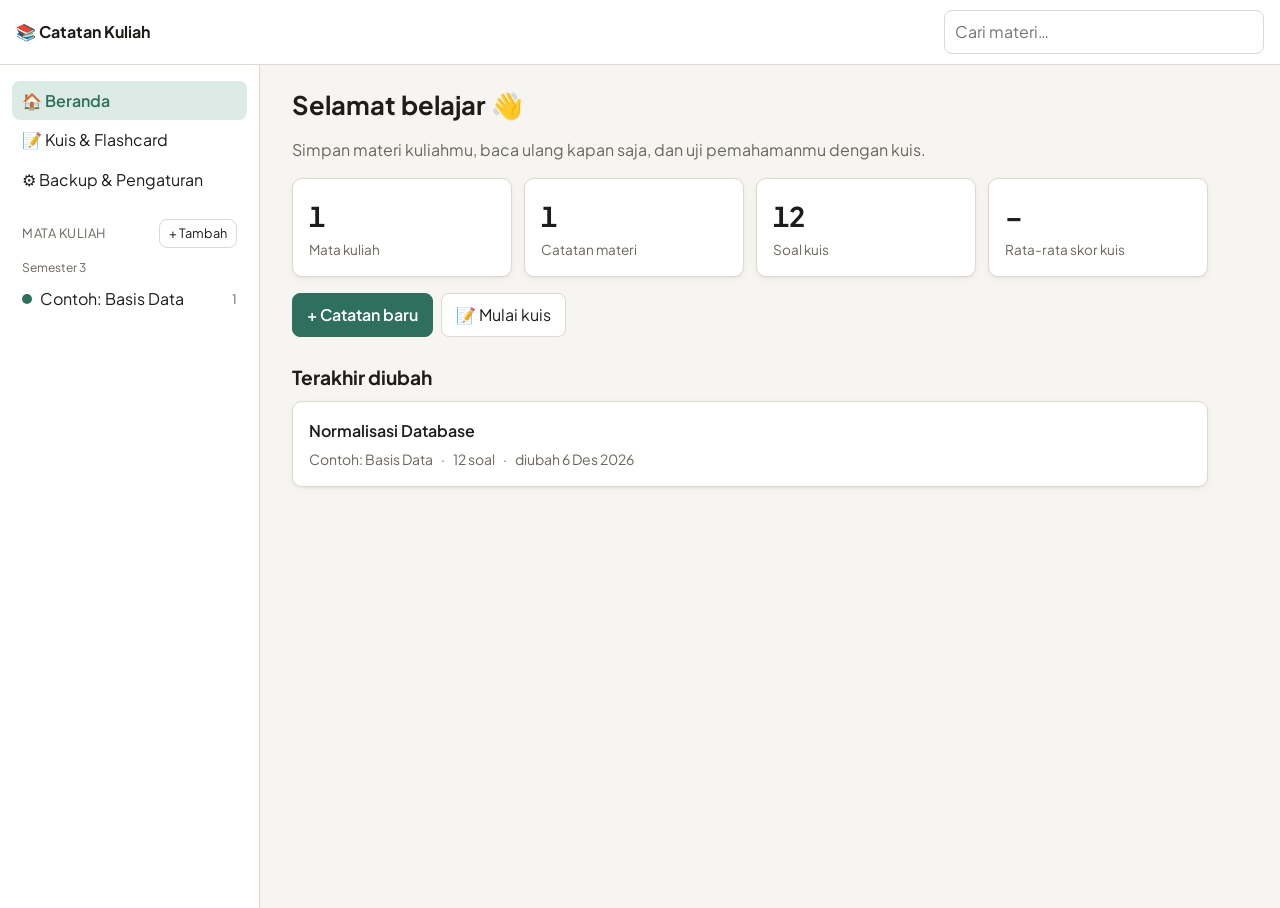
==== app.html @ 1bac27e3 "Tambah landing page dan siapkan GitHub Pages Aplikasi dipindah ke app.html, index.html kini landing " ====
<!doctype html>
<html lang="id">
<head>
  <meta charset="utf-8">
  <meta name="viewport" content="width=device-width, initial-scale=1">
  <title>Catatan Kuliah</title>
  <meta name="description" content="Simpan semua materi kuliah, pelajari ulang, dan ubah jadi kuis.">
  <link rel="icon" href="data:image/svg+xml,<svg xmlns='http://www.w3.org/2000/svg' viewBox='0 0 100 100'><text y='.9em' font-size='90'>📚</text></svg>">
  <link rel="preconnect" href="https://fonts.googleapis.com">
  <link rel="preconnect" href="https://fonts.gstatic.com" crossorigin>
  <link rel="stylesheet" href="https://fonts.googleapis.com/css2?family=Plus+Jakarta+Sans:wght@400;500;600;700;800&display=swap">
  <link rel="stylesheet" href="styles.css">
</head>
<body>
  <header class="topbar">
    <button class="icon-btn menu-btn" id="menuBtn" aria-label="Buka menu">☰</button>
    <a href="index.html" class="brand" title="Ke halaman depan">📚 Catatan Kuliah</a>
    <form class="search" id="searchForm" role="search">
      <input type="search" id="searchInput" placeholder="Cari materi…" aria-label="Cari materi">
    </form>
  </header>

  <div class="layout">
    <aside class="sidebar" id="sidebar">
      <nav>
        <a href="#/" data-nav="home">🏠 Beranda</a>
        <a href="#/kuis" data-nav="kuis">📝 Kuis &amp; Flashcard</a>
        <a href="#/pengaturan" data-nav="pengaturan">⚙️ Backup &amp; Pengaturan</a>
      </nav>
      <div class="side-head">
        <span>Mata Kuliah</span>
        <button class="btn small" id="addCourseBtn">+ Tambah</button>
      </div>
      <div id="courseList"></div>
    </aside>
    <main id="app" tabindex="-1"></main>
  </div>

  <div class="toast" id="toast" role="status" aria-live="polite"></div>
  <script src="app.js"></script>
</body>
</html>
---- styles.css ----
:root {
  --bg: #f6f5f1;
  --surface: #ffffff;
  --surface-2: #efede7;
  --text: #1f1d1a;
  --muted: #6b665d;
  --border: #dedad1;
  --accent: #2f6f5e;
  --accent-soft: #dcebe5;
  --accent-text: #ffffff;
  --good: #2e7d4f;
  --good-soft: #def2e5;
  --bad: #b23b3b;
  --bad-soft: #f8e1e1;
  --warn-soft: #fbf0d4;
  --mark: #fde68a;
  --radius: 10px;
  --shadow: 0 1px 2px rgba(0,0,0,.05), 0 2px 8px rgba(0,0,0,.04);
  color-scheme: light;
}
@media (prefers-color-scheme: dark) {
  :root:not([data-theme="light"]) {
    --bg: #161614;
    --surface: #1f1f1c;
    --surface-2: #2a2a26;
    --text: #ece9e2;
    --muted: #a19c91;
    --border: #3a3934;
    --accent: #6cc3a8;
    --accent-soft: #1f3a32;
    --accent-text: #0d1c17;
    --good: #6fcf97;
    --good-soft: #1d3326;
    --bad: #f08a8a;
    --bad-soft: #3a2222;
    --warn-soft: #3a3220;
    --mark: #6b5a17;
    --shadow: none;
    color-scheme: dark;
  }
}
:root[data-theme="dark"] {
  --bg: #161614; --surface: #1f1f1c; --surface-2: #2a2a26; --text: #ece9e2; --muted: #a19c91;
  --border: #3a3934; --accent: #6cc3a8; --accent-soft: #1f3a32; --accent-text: #0d1c17;
  --good: #6fcf97; --good-soft: #1d3326; --bad: #f08a8a; --bad-soft: #3a2222; --warn-soft: #3a3220;
  --mark: #6b5a17; --shadow: none; color-scheme: dark;
}

* { box-sizing: border-box; }
html, body { margin: 0; }
body {
  background: var(--bg);
  color: var(--text);
  font: 16px/1.6 "Plus Jakarta Sans", system-ui, -apple-system, "Segoe UI", Roboto, sans-serif;
}
a { color: var(--accent); }
h1, h2, h3 { line-height: 1.25; }
h1 { font-size: 1.6rem; margin: 0 0 .25rem; }
h2 { font-size: 1.2rem; margin: 1.75rem 0 .75rem; }
.muted { color: var(--muted); }
.small-text { font-size: .875rem; }

/* Top bar */
.topbar {
  position: sticky; top: 0; z-index: 20;
  display: flex; align-items: center; gap: 12px;
  padding: 10px 16px;
  background: var(--surface);
  border-bottom: 1px solid var(--border);
}
.brand { font-weight: 700; text-decoration: none; color: var(--text); white-space: nowrap; }
.search { margin-left: auto; flex: 0 1 320px; min-width: 0; }
.search input { width: 100%; }
.icon-btn.menu-btn { display: none; }

/* Layout */
.layout { display: flex; min-height: calc(100vh - 57px); }
.sidebar {
  width: 260px; flex-shrink: 0;
  padding: 16px 12px;
  border-right: 1px solid var(--border);
  background: var(--surface);
}
.sidebar nav a, .course-link {
  display: flex; align-items: center; gap: 8px;
  padding: 7px 10px; border-radius: 8px;
  color: var(--text); text-decoration: none;
}
.sidebar nav a:hover, .course-link:hover { background: var(--surface-2); }
.sidebar a.active { background: var(--accent-soft); color: var(--accent); font-weight: 600; }
.side-head {
  display: flex; justify-content: space-between; align-items: center;
  margin: 20px 10px 6px; font-size: .8rem; text-transform: uppercase; letter-spacing: .04em; color: var(--muted);
}
.course-link .dot { width: 10px; height: 10px; border-radius: 50%; flex-shrink: 0; }
.course-link .count { margin-left: auto; font-size: .8rem; color: var(--muted); }
.semester-label { font-size: .75rem; color: var(--muted); margin: 10px 10px 2px; }

main { flex: 1; min-width: 0; padding: 24px 32px 64px; max-width: 980px; }
main:focus { outline: none; }

@media (max-width: 760px) {
  .icon-btn.menu-btn { display: inline-flex; }
  .sidebar {
    position: fixed; top: 57px; left: 0; bottom: 0; z-index: 15;
    transform: translateX(-100%); transition: transform .2s ease;
    overflow-y: auto; visibility: hidden;
  }
  .sidebar.open { transform: none; visibility: visible; box-shadow: 4px 0 16px rgba(0,0,0,.15); }
  main { padding: 20px 16px 64px; }
  .search { flex-basis: auto; }
  .brand { font-size: .95rem; }
}

/* Controls */
button, input, select, textarea { font: inherit; color: inherit; }
input[type="text"], input[type="search"], input[type="number"], select, textarea {
  background: var(--surface); border: 1px solid var(--border); border-radius: 8px;
  padding: 8px 10px; max-width: 100%;
}
input:focus, select:focus, textarea:focus, button:focus-visible {
  outline: 2px solid var(--accent); outline-offset: 1px;
}
textarea { width: 100%; resize: vertical; line-height: 1.5; }
.btn, .icon-btn {
  display: inline-flex; align-items: center; justify-content: center; gap: 6px;
  border: 1px solid var(--border); background: var(--surface); border-radius: 8px;
  padding: 8px 14px; cursor: pointer; text-decoration: none; color: var(--text);
}
.icon-btn { padding: 6px 10px; }
.btn:hover { background: var(--surface-2); }
.btn.primary { background: var(--accent); border-color: var(--accent); color: var(--accent-text); font-weight: 600; }
.btn.primary:hover { filter: brightness(1.07); }
.btn.danger { color: var(--bad); }
.btn.small { padding: 3px 9px; font-size: .8rem; }
.btn[disabled] { opacity: .5; cursor: not-allowed; }
.row { display: flex; gap: 8px; flex-wrap: wrap; align-items: center; }
.spread { display: flex; justify-content: space-between; align-items: flex-start; gap: 12px; flex-wrap: wrap; }
label.field { display: block; margin-bottom: 14px; }
label.field > span { display: block; font-weight: 600; font-size: .9rem; margin-bottom: 4px; }

/* Cards */
.card {
  background: var(--surface); border: 1px solid var(--border); border-radius: var(--radius);
  padding: 16px; box-shadow: var(--shadow);
}
.grid { display: grid; gap: 12px; grid-template-columns: repeat(auto-fill, minmax(200px, 1fr)); }
.stats { display: grid; gap: 12px; grid-template-columns: repeat(auto-fit, minmax(140px, 1fr)); margin: 16px 0; }
.stat .num { font-size: 1.7rem; font-weight: 700; font-variant-numeric: tabular-nums; }
.stat .lbl { color: var(--muted); font-size: .85rem; }
.list { display: flex; flex-direction: column; gap: 8px; }
.note-item { display: block; text-decoration: none; color: var(--text); }
.note-item:hover { border-color: var(--accent); }
.note-item .title { font-weight: 600; }
.pill {
  display: inline-block; padding: 1px 8px; border-radius: 99px; font-size: .75rem;
  background: var(--surface-2); color: var(--muted);
}
.pill.weak { background: var(--bad-soft); color: var(--bad); }
.empty { text-align: center; padding: 32px 16px; color: var(--muted); }

/* Note content */
.note-body { margin-top: 16px; }
.note-body h1 { font-size: 1.4rem; margin-top: 1.5rem; }
.note-body h2 { font-size: 1.2rem; }
.note-body h3 { font-size: 1.05rem; }
.note-body code { background: var(--surface-2); padding: 1px 5px; border-radius: 4px; font-size: .9em; }
.note-body pre { background: var(--surface-2); padding: 12px; border-radius: 8px; overflow-x: auto; }
.note-body pre code { background: none; padding: 0; }
.note-body blockquote { margin: 1rem 0; padding: 8px 14px; border-left: 3px solid var(--accent); background: var(--accent-soft); border-radius: 0 8px 8px 0; }
.note-body mark { background: var(--mark); color: inherit; padding: 0 2px; border-radius: 3px; }
.note-body strong { color: var(--accent); }
.note-body img { max-width: 100%; }
.def { display: grid; grid-template-columns: minmax(90px, 30%) 1fr; gap: 12px; padding: 8px 12px; border-bottom: 1px solid var(--border); }
.def:first-child { border-top: 1px solid var(--border); }
.def dt { font-weight: 700; }
.def dd { margin: 0; }
dl.defs { margin: 1rem 0; }
@media (max-width: 520px) { .def { grid-template-columns: 1fr; gap: 2px; } }

/* Editor */
.editor-grid { display: grid; gap: 16px; grid-template-columns: 1fr 1fr; }
@media (max-width: 900px) { .editor-grid { grid-template-columns: 1fr; } }
.preview { min-height: 200px; max-height: 60vh; overflow-y: auto; }
.help { background: var(--warn-soft); border-radius: 8px; padding: 10px 14px; font-size: .875rem; margin-bottom: 14px; }
.help code { background: var(--surface); padding: 0 4px; border-radius: 4px; }
.q-item { border: 1px solid var(--border); border-radius: 8px; padding: 10px 12px; margin-bottom: 8px; background: var(--surface); }
.q-item .meta { font-size: .8rem; color: var(--muted); }

/* Quiz */
.quiz-wrap { max-width: 680px; }
.progress { height: 6px; background: var(--surface-2); border-radius: 99px; overflow: hidden; margin: 8px 0 20px; }
.progress > div { height: 100%; background: var(--accent); transition: width .25s; }
.question { font-size: 1.15rem; font-weight: 600; margin: 8px 0 18px; }
.options { display: flex; flex-direction: column; gap: 8px; }
.option {
  text-align: left; padding: 12px 14px; border: 1px solid var(--border); border-radius: 8px;
  background: var(--surface); cursor: pointer; display: flex; gap: 10px;
}
.option:hover:not([disabled]) { border-color: var(--accent); }
.option .key { color: var(--muted); font-weight: 600; min-width: 1.2em; }
.option.correct { background: var(--good-soft); border-color: var(--good); }
.option.wrong { background: var(--bad-soft); border-color: var(--bad); }
.option[disabled] { cursor: default; }
.feedback { margin-top: 16px; padding: 12px 14px; border-radius: 8px; }
.feedback.ok { background: var(--good-soft); }
.feedback.no { background: var(--bad-soft); }
.flashcard {
  min-height: 220px; display: flex; flex-direction: column; justify-content: center; align-items: center;
  text-align: center; padding: 28px 20px;
}
.flashcard .answer { margin-top: 18px; padding-top: 18px; border-top: 1px dashed var(--border); width: 100%; font-size: 1.1rem; }
.score-big { font-size: 3rem; font-weight: 800; font-variant-numeric: tabular-nums; }
.choice-grid { display: grid; gap: 8px; grid-template-columns: repeat(auto-fit, minmax(180px, 1fr)); }
.choice { display: flex; gap: 8px; align-items: flex-start; padding: 10px 12px; border: 1px solid var(--border); border-radius: 8px; background: var(--surface); cursor: pointer; }
.choice:has(input:checked) { border-color: var(--accent); background: var(--accent-soft); }

table { border-collapse: collapse; width: 100%; font-size: .9rem; }
th, td { text-align: left; padding: 8px 6px; border-bottom: 1px solid var(--border); }
th { color: var(--muted); font-weight: 600; }
td.num { font-variant-numeric: tabular-nums; }
.table-scroll { overflow-x: auto; }

.toast {
  position: fixed; left: 50%; bottom: 24px; transform: translateX(-50%) translateY(20px);
  background: var(--text); color: var(--bg); padding: 10px 16px; border-radius: 8px;
  opacity: 0; pointer-events: none; transition: all .2s; max-width: calc(100% - 32px); z-index: 50;
}
.toast.show { opacity: 1; transform: translateX(-50%); }
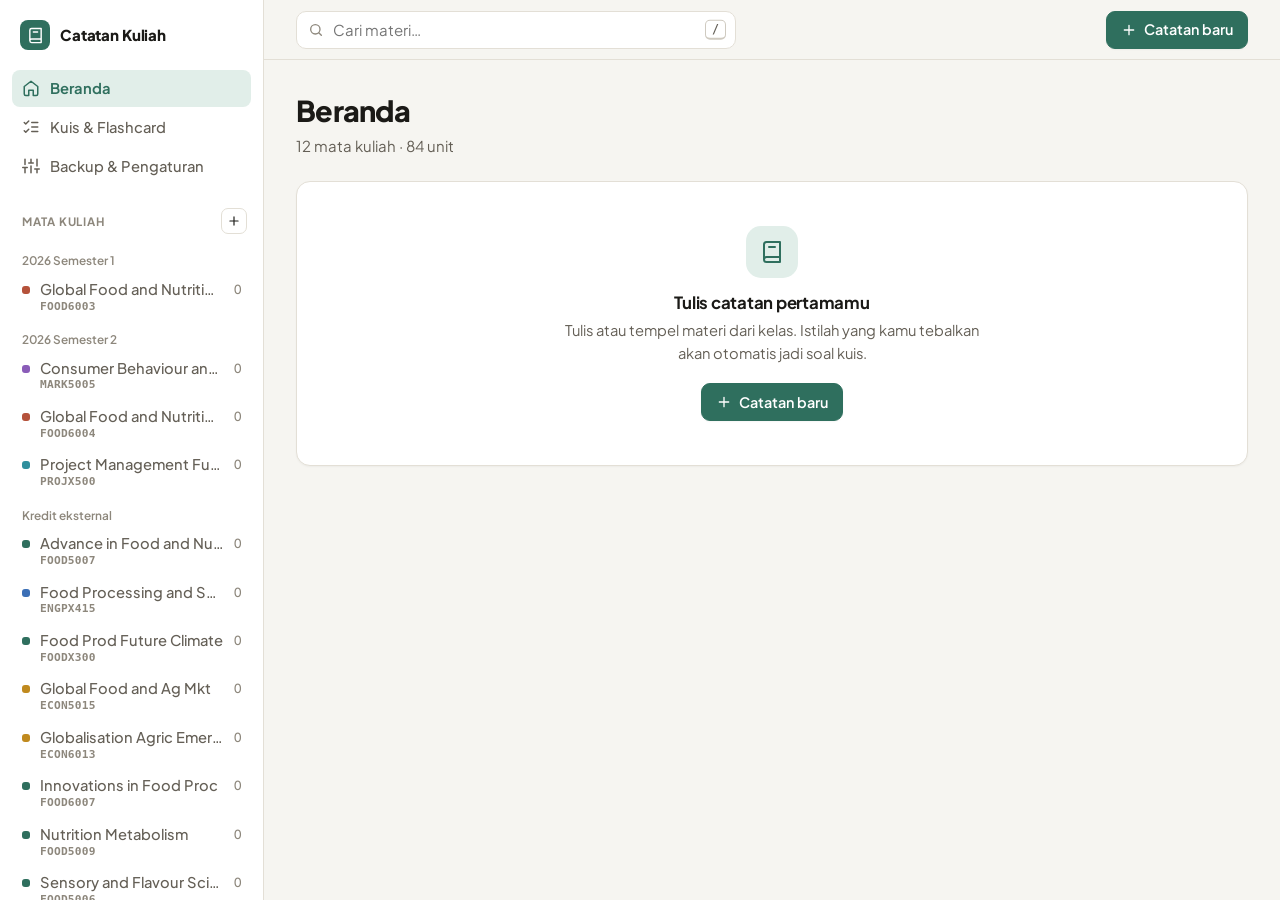
==== commit f4c3e7cc: "Tampilan aplikasi lebih profesional dan daftar mata kuliah 2026 - Ikon garis menggantikan emoji, sid" ====
--- a/app.html
+++ b/app.html
@@ -4,7 +4,9 @@
   <meta charset="utf-8">
   <meta name="viewport" content="width=device-width, initial-scale=1">
   <title>Catatan Kuliah</title>
+  <meta name="robots" content="noindex, nofollow">
   <meta name="description" content="Simpan semua materi kuliah, pelajari ulang, dan ubah jadi kuis.">
+  <meta name="theme-color" content="#2f6f5e">
   <link rel="icon" href="data:image/svg+xml,<svg xmlns='http://www.w3.org/2000/svg' viewBox='0 0 100 100'><text y='.9em' font-size='90'>📚</text></svg>">
   <link rel="preconnect" href="https://fonts.googleapis.com">
   <link rel="preconnect" href="https://fonts.gstatic.com" crossorigin>
@@ -12,31 +14,77 @@
   <link rel="stylesheet" href="styles.css">
 </head>
 <body>
-  <header class="topbar">
-    <button class="icon-btn menu-btn" id="menuBtn" aria-label="Buka menu">☰</button>
-    <a href="index.html" class="brand" title="Ke halaman depan">📚 Catatan Kuliah</a>
-    <form class="search" id="searchForm" role="search">
-      <input type="search" id="searchInput" placeholder="Cari materi…" aria-label="Cari materi">
-    </form>
-  </header>
+  <svg width="0" height="0" style="position:absolute" aria-hidden="true">
+    <defs>
+      <symbol id="i-book" viewBox="0 0 24 24"><path d="M4 19.5v-15A2.5 2.5 0 0 1 6.5 2H20v20H6.5a2.5 2.5 0 0 1 0-5H20"/><path d="M9 7h6"/></symbol>
+      <symbol id="i-home" viewBox="0 0 24 24"><path d="m3 10 9-7 9 7v10a2 2 0 0 1-2 2h-4v-7H9v7H5a2 2 0 0 1-2-2z"/></symbol>
+      <symbol id="i-quiz" viewBox="0 0 24 24"><path d="m3 6 2 2 4-4"/><path d="m3 17 2 2 4-4"/><path d="M13 6h8"/><path d="M13 12h8"/><path d="M13 18h8"/></symbol>
+      <symbol id="i-layers" viewBox="0 0 24 24"><path d="m12 2 10 5-10 5L2 7z"/><path d="m2 17 10 5 10-5"/><path d="m2 12 10 5 10-5"/></symbol>
+      <symbol id="i-sliders" viewBox="0 0 24 24"><path d="M4 21v-7M4 10V3M12 21v-9M12 8V3M20 21v-5M20 12V3M1 14h6M9 8h6M17 16h6"/></symbol>
+      <symbol id="i-plus" viewBox="0 0 24 24"><path d="M12 5v14M5 12h14"/></symbol>
+      <symbol id="i-search" viewBox="0 0 24 24"><circle cx="11" cy="11" r="7"/><path d="m20 20-3.5-3.5"/></symbol>
+      <symbol id="i-menu" viewBox="0 0 24 24"><path d="M4 6h16M4 12h16M4 18h16"/></symbol>
+      <symbol id="i-file" viewBox="0 0 24 24"><path d="M14 2H6a2 2 0 0 0-2 2v16a2 2 0 0 0 2 2h12a2 2 0 0 0 2-2V8z"/><path d="M14 2v6h6"/><path d="M8 13h8M8 17h5"/></symbol>
+      <symbol id="i-pen" viewBox="0 0 24 24"><path d="M12 20h9"/><path d="M16.5 3.5a2.1 2.1 0 0 1 3 3L7 19l-4 1 1-4Z"/></symbol>
+      <symbol id="i-trash" viewBox="0 0 24 24"><path d="M3 6h18"/><path d="M19 6l-1 14a2 2 0 0 1-2 2H8a2 2 0 0 1-2-2L5 6"/><path d="M10 11v6M14 11v6"/><path d="M9 6V4a1 1 0 0 1 1-1h4a1 1 0 0 1 1 1v2"/></symbol>
+      <symbol id="i-chev" viewBox="0 0 24 24"><path d="m9 18 6-6-6-6"/></symbol>
+      <symbol id="i-arrow-right" viewBox="0 0 24 24"><path d="M5 12h14"/><path d="m12 5 7 7-7 7"/></symbol>
+      <symbol id="i-check" viewBox="0 0 24 24"><path d="M20 6 9 17l-5-5"/></symbol>
+      <symbol id="i-check-circle" viewBox="0 0 24 24"><circle cx="12" cy="12" r="10"/><path d="m8 12 3 3 5-6"/></symbol>
+      <symbol id="i-x" viewBox="0 0 24 24"><path d="M18 6 6 18M6 6l12 12"/></symbol>
+      <symbol id="i-x-circle" viewBox="0 0 24 24"><circle cx="12" cy="12" r="10"/><path d="m15 9-6 6M9 9l6 6"/></symbol>
+      <symbol id="i-redo" viewBox="0 0 24 24"><path d="M21 12a9 9 0 1 1-3-6.7L21 8"/><path d="M21 3v5h-5"/></symbol>
+      <symbol id="i-download" viewBox="0 0 24 24"><path d="M21 15v4a2 2 0 0 1-2 2H5a2 2 0 0 1-2-2v-4"/><path d="m7 10 5 5 5-5"/><path d="M12 15V3"/></symbol>
+      <symbol id="i-upload" viewBox="0 0 24 24"><path d="M21 15v4a2 2 0 0 1-2 2H5a2 2 0 0 1-2-2v-4"/><path d="m17 8-5-5-5 5"/><path d="M12 3v12"/></symbol>
+      <symbol id="i-alert" viewBox="0 0 24 24"><path d="M10.3 3.9 1.8 18a2 2 0 0 0 1.7 3h17a2 2 0 0 0 1.7-3L13.7 3.9a2 2 0 0 0-3.4 0z"/><path d="M12 9v4M12 17h.01"/></symbol>
+      <symbol id="i-chart" viewBox="0 0 24 24"><path d="M3 3v18h18"/><path d="m7 15 4-4 3 3 6-6"/></symbol>
+      <symbol id="i-folder" viewBox="0 0 24 24"><path d="M4 20h16a2 2 0 0 0 2-2V8a2 2 0 0 0-2-2h-7.9a2 2 0 0 1-1.7-.9l-.8-1.2A2 2 0 0 0 7.9 3H4a2 2 0 0 0-2 2v13a2 2 0 0 0 2 2Z"/></symbol>
+      <symbol id="i-spark" viewBox="0 0 24 24"><path d="M12 3l1.9 5.8L20 10.5l-6.1 1.8L12 18l-1.9-5.7L4 10.5l6.1-1.7z"/></symbol>
+      <symbol id="i-play" viewBox="0 0 24 24"><path d="m7 4 13 8-13 8z"/></symbol>
+      <symbol id="i-eye" viewBox="0 0 24 24"><path d="M2 12s3.5-7 10-7 10 7 10 7-3.5 7-10 7S2 12 2 12z"/><circle cx="12" cy="12" r="3"/></symbol>
+      <symbol id="i-info" viewBox="0 0 24 24"><circle cx="12" cy="12" r="10"/><path d="M12 16v-4M12 8h.01"/></symbol>
+      <symbol id="i-database" viewBox="0 0 24 24"><ellipse cx="12" cy="5" rx="8" ry="3"/><path d="M4 5v14c0 1.7 3.6 3 8 3s8-1.3 8-3V5"/><path d="M4 12c0 1.7 3.6 3 8 3s8-1.3 8-3"/></symbol>
+      <symbol id="i-monitor" viewBox="0 0 24 24"><rect x="2" y="3" width="20" height="14" rx="2"/><path d="M8 21h8M12 17v4"/></symbol>
+    </defs>
+  </svg>
 
-  <div class="layout">
-    <aside class="sidebar" id="sidebar">
-      <nav>
-        <a href="#/" data-nav="home">🏠 Beranda</a>
-        <a href="#/kuis" data-nav="kuis">📝 Kuis &amp; Flashcard</a>
-        <a href="#/pengaturan" data-nav="pengaturan">⚙️ Backup &amp; Pengaturan</a>
+  <div class="shell">
+    <aside class="sidebar" id="sidebar" aria-label="Navigasi utama">
+      <a href="index.html" class="brand" title="Ke halaman depan">
+        <span class="logo-mark"><svg class="ic" aria-hidden="true"><use href="#i-book"/></svg></span>
+        <span>Catatan Kuliah</span>
+      </a>
+      <nav class="nav-main">
+        <a href="#/" data-nav="home"><svg class="ic" aria-hidden="true"><use href="#i-home"/></svg> Beranda</a>
+        <a href="#/kuis" data-nav="kuis"><svg class="ic" aria-hidden="true"><use href="#i-quiz"/></svg> Kuis &amp; Flashcard</a>
+        <a href="#/pengaturan" data-nav="pengaturan"><svg class="ic" aria-hidden="true"><use href="#i-sliders"/></svg> Backup &amp; Pengaturan</a>
       </nav>
       <div class="side-head">
-        <span>Mata Kuliah</span>
-        <button class="btn small" id="addCourseBtn">+ Tambah</button>
+        <span>Mata kuliah</span>
+        <button class="icon-btn xs" id="addCourseBtn" aria-label="Tambah mata kuliah" title="Tambah mata kuliah"><svg class="ic" aria-hidden="true"><use href="#i-plus"/></svg></button>
       </div>
-      <div id="courseList"></div>
+      <div class="course-list" id="courseList"></div>
+      <div class="side-foot" id="sideFoot"></div>
     </aside>
-    <main id="app" tabindex="-1"></main>
+
+    <div class="main-col">
+      <header class="topbar">
+        <button class="icon-btn menu-btn" id="menuBtn" aria-label="Buka menu"><svg class="ic" aria-hidden="true"><use href="#i-menu"/></svg></button>
+        <form class="search" id="searchForm" role="search">
+          <svg class="ic" aria-hidden="true"><use href="#i-search"/></svg>
+          <input type="search" id="searchInput" placeholder="Cari materi…" aria-label="Cari materi" autocomplete="off">
+          <kbd>/</kbd>
+        </form>
+        <a class="btn primary" href="#/catatan/baru"><svg class="ic" aria-hidden="true"><use href="#i-plus"/></svg><span class="hide-sm">Catatan baru</span></a>
+      </header>
+      <main id="app" tabindex="-1"></main>
+    </div>
   </div>
 
+  <div class="scrim" id="scrim"></div>
+  <div id="modalRoot"></div>
   <div class="toast" id="toast" role="status" aria-live="polite"></div>
+  <script src="core.js"></script>
   <script src="app.js"></script>
 </body>
 </html>
--- a/styles.css
+++ b/styles.css
@@ -1,229 +1,485 @@
+/* Catatan Kuliah — tampilan aplikasi */
 :root {
   --bg: #f6f5f1;
+  --bg-alt: #efede6;
   --surface: #ffffff;
-  --surface-2: #efede7;
-  --text: #1f1d1a;
-  --muted: #6b665d;
-  --border: #dedad1;
+  --surface-2: #f9f8f5;
+  --hover: rgba(27, 26, 23, .045);
+  --text: #1b1a17;
+  --muted: #645f56;
+  --faint: #8d877c;
+  --border: #e3dfd6;
+  --border-strong: #cfcac0;
   --accent: #2f6f5e;
-  --accent-soft: #dcebe5;
+  --accent-strong: #245a4c;
+  --accent-soft: #e1eee9;
   --accent-text: #ffffff;
   --good: #2e7d4f;
-  --good-soft: #def2e5;
+  --good-soft: #e1f3e7;
   --bad: #b23b3b;
-  --bad-soft: #f8e1e1;
-  --warn-soft: #fbf0d4;
+  --bad-soft: #f9e4e4;
+  --warn: #8a6410;
+  --warn-soft: #fbf1d8;
   --mark: #fde68a;
-  --radius: 10px;
-  --shadow: 0 1px 2px rgba(0,0,0,.05), 0 2px 8px rgba(0,0,0,.04);
+  --shadow-sm: 0 1px 2px rgba(0,0,0,.04);
+  --shadow: 0 1px 2px rgba(0,0,0,.04), 0 4px 16px rgba(0,0,0,.05);
+  --shadow-lg: 0 24px 60px -16px rgba(20, 30, 26, .3), 0 8px 20px -8px rgba(0,0,0,.1);
+  --radius: 14px;
+  --radius-sm: 9px;
+  --sidebar-w: 264px;
+  --mono: ui-monospace, "SF Mono", Menlo, Consolas, monospace;
   color-scheme: light;
 }
 @media (prefers-color-scheme: dark) {
   :root:not([data-theme="light"]) {
-    --bg: #161614;
-    --surface: #1f1f1c;
-    --surface-2: #2a2a26;
-    --text: #ece9e2;
-    --muted: #a19c91;
-    --border: #3a3934;
-    --accent: #6cc3a8;
-    --accent-soft: #1f3a32;
-    --accent-text: #0d1c17;
-    --good: #6fcf97;
-    --good-soft: #1d3326;
-    --bad: #f08a8a;
-    --bad-soft: #3a2222;
-    --warn-soft: #3a3220;
-    --mark: #6b5a17;
-    --shadow: none;
+    --bg: #121311; --bg-alt: #191a17; --surface: #1c1d1a; --surface-2: #20211e; --hover: rgba(255,255,255,.05);
+    --text: #ece9e2; --muted: #a8a397; --faint: #7d786e; --border: #2f2f2a; --border-strong: #45443d;
+    --accent: #6cc3a8; --accent-strong: #84d3ba; --accent-soft: #1b332c; --accent-text: #0d1c17;
+    --good: #6fcf97; --good-soft: #1b3124; --bad: #f08a8a; --bad-soft: #3a2222; --warn: #e8c46a; --warn-soft: #362f1d;
+    --mark: #6b5a17; --shadow-sm: none; --shadow: none; --shadow-lg: 0 24px 60px -16px rgba(0,0,0,.7);
     color-scheme: dark;
   }
 }
 :root[data-theme="dark"] {
-  --bg: #161614; --surface: #1f1f1c; --surface-2: #2a2a26; --text: #ece9e2; --muted: #a19c91;
-  --border: #3a3934; --accent: #6cc3a8; --accent-soft: #1f3a32; --accent-text: #0d1c17;
-  --good: #6fcf97; --good-soft: #1d3326; --bad: #f08a8a; --bad-soft: #3a2222; --warn-soft: #3a3220;
-  --mark: #6b5a17; --shadow: none; color-scheme: dark;
+  --bg: #121311; --bg-alt: #191a17; --surface: #1c1d1a; --surface-2: #20211e; --hover: rgba(255,255,255,.05);
+  --text: #ece9e2; --muted: #a8a397; --faint: #7d786e; --border: #2f2f2a; --border-strong: #45443d;
+  --accent: #6cc3a8; --accent-strong: #84d3ba; --accent-soft: #1b332c; --accent-text: #0d1c17;
+  --good: #6fcf97; --good-soft: #1b3124; --bad: #f08a8a; --bad-soft: #3a2222; --warn: #e8c46a; --warn-soft: #362f1d;
+  --mark: #6b5a17; --shadow-sm: none; --shadow: none; --shadow-lg: 0 24px 60px -16px rgba(0,0,0,.7);
+  color-scheme: dark;
 }
 
 * { box-sizing: border-box; }
 html, body { margin: 0; }
 body {
-  background: var(--bg);
-  color: var(--text);
-  font: 16px/1.6 "Plus Jakarta Sans", system-ui, -apple-system, "Segoe UI", Roboto, sans-serif;
+  background: var(--bg); color: var(--text);
+  font: 15px/1.55 "Plus Jakarta Sans", system-ui, -apple-system, "Segoe UI", Roboto, sans-serif;
+  -webkit-font-smoothing: antialiased;
 }
 a { color: var(--accent); }
-h1, h2, h3 { line-height: 1.25; }
-h1 { font-size: 1.6rem; margin: 0 0 .25rem; }
-h2 { font-size: 1.2rem; margin: 1.75rem 0 .75rem; }
+h1, h2, h3 { line-height: 1.25; letter-spacing: -.015em; }
+button, input, select, textarea { font: inherit; color: inherit; }
+.ic { width: 18px; height: 18px; flex-shrink: 0; fill: none; stroke: currentColor; stroke-width: 2; stroke-linecap: round; stroke-linejoin: round; }
 .muted { color: var(--muted); }
-.small-text { font-size: .875rem; }
-
-/* Top bar */
-.topbar {
-  position: sticky; top: 0; z-index: 20;
-  display: flex; align-items: center; gap: 12px;
-  padding: 10px 16px;
-  background: var(--surface);
-  border-bottom: 1px solid var(--border);
-}
-.brand { font-weight: 700; text-decoration: none; color: var(--text); white-space: nowrap; }
-.search { margin-left: auto; flex: 0 1 320px; min-width: 0; }
-.search input { width: 100%; }
-.icon-btn.menu-btn { display: none; }
-
-/* Layout */
-.layout { display: flex; min-height: calc(100vh - 57px); }
+.small { font-size: .85rem; }
+.hidden { display: none !important; }
+kbd {
+  font: 600 .72rem/1 var(--mono); color: var(--muted); background: var(--surface);
+  border: 1px solid var(--border-strong); border-bottom-width: 2px; border-radius: 5px; padding: 3px 6px;
+}
+:focus-visible { outline: 2px solid var(--accent); outline-offset: 2px; }
+@media (prefers-reduced-motion: reduce) { * { transition: none !important; animation: none !important; } }
+
+/* ---------- Shell ---------- */
+.shell { display: grid; grid-template-columns: var(--sidebar-w) minmax(0, 1fr); min-height: 100vh; }
 .sidebar {
-  width: 260px; flex-shrink: 0;
-  padding: 16px 12px;
-  border-right: 1px solid var(--border);
-  background: var(--surface);
-}
-.sidebar nav a, .course-link {
-  display: flex; align-items: center; gap: 8px;
-  padding: 7px 10px; border-radius: 8px;
-  color: var(--text); text-decoration: none;
-}
-.sidebar nav a:hover, .course-link:hover { background: var(--surface-2); }
-.sidebar a.active { background: var(--accent-soft); color: var(--accent); font-weight: 600; }
+  position: sticky; top: 0; height: 100vh; overflow-y: auto;
+  display: flex; flex-direction: column; gap: 2px;
+  padding: 16px 12px; background: var(--surface); border-right: 1px solid var(--border);
+}
+.brand { display: flex; align-items: center; gap: 10px; padding: 4px 8px 18px; font-weight: 800; letter-spacing: -.01em; text-decoration: none; color: var(--text); }
+.logo-mark { width: 30px; height: 30px; border-radius: 8px; background: var(--accent); color: var(--accent-text); display: grid; place-items: center; }
+.logo-mark .ic { width: 17px; height: 17px; }
+.nav-main { display: flex; flex-direction: column; gap: 2px; }
+.nav-main a, .course-link {
+  display: flex; align-items: center; gap: 10px; padding: 7px 10px; border-radius: 8px;
+  color: var(--muted); text-decoration: none; font-weight: 500; font-size: .92rem;
+}
+.nav-main a:hover, .course-link:hover { background: var(--hover); color: var(--text); }
+.nav-main a.active, .course-link.active { background: var(--accent-soft); color: var(--accent); font-weight: 650; }
 .side-head {
   display: flex; justify-content: space-between; align-items: center;
-  margin: 20px 10px 6px; font-size: .8rem; text-transform: uppercase; letter-spacing: .04em; color: var(--muted);
-}
-.course-link .dot { width: 10px; height: 10px; border-radius: 50%; flex-shrink: 0; }
-.course-link .count { margin-left: auto; font-size: .8rem; color: var(--muted); }
-.semester-label { font-size: .75rem; color: var(--muted); margin: 10px 10px 2px; }
-
-main { flex: 1; min-width: 0; padding: 24px 32px 64px; max-width: 980px; }
+  margin: 22px 4px 6px 10px; font-size: .72rem; font-weight: 700; text-transform: uppercase; letter-spacing: .08em; color: var(--faint);
+}
+.semester-label { font-size: .74rem; font-weight: 600; color: var(--faint); margin: 10px 10px 2px; }
+.course-link { align-items: flex-start; line-height: 1.35; }
+.course-link .dot { width: 8px; height: 8px; border-radius: 3px; flex-shrink: 0; margin-top: 6px; }
+.course-link .nm-wrap { min-width: 0; display: flex; flex-direction: column; }
+.course-link .nm { overflow: hidden; text-overflow: ellipsis; white-space: nowrap; }
+.course-link .cd { font: 600 .7rem/1.3 var(--mono); color: var(--faint); letter-spacing: .02em; }
+.course-link.active .cd { color: color-mix(in srgb, var(--accent) 75%, var(--faint)); }
+.course-link .count { margin-left: auto; padding-top: 1px; font-size: .78rem; color: var(--faint); font-variant-numeric: tabular-nums; }
+.side-empty { font-size: .85rem; color: var(--faint); padding: 2px 10px; }
+.side-foot { margin-top: auto; padding-top: 14px; }
+.backup-chip {
+  display: flex; gap: 10px; align-items: center; padding: 10px 12px; border-radius: 10px; text-decoration: none;
+  border: 1px solid var(--border); background: var(--surface-2); color: var(--text); font-size: .82rem; line-height: 1.35;
+}
+.backup-chip:hover { border-color: var(--border-strong); }
+.backup-chip .ic { color: var(--good); }
+.backup-chip.warn { background: var(--warn-soft); border-color: transparent; }
+.backup-chip.warn .ic { color: var(--warn); }
+.backup-chip span { color: var(--muted); display: block; }
+
+.main-col { min-width: 0; display: flex; flex-direction: column; }
+.topbar {
+  position: sticky; top: 0; z-index: 20; height: 60px;
+  display: flex; align-items: center; gap: 12px; padding: 0 32px;
+  background: color-mix(in srgb, var(--bg) 86%, transparent);
+  backdrop-filter: blur(10px); -webkit-backdrop-filter: blur(10px);
+  border-bottom: 1px solid var(--border);
+}
+.search { position: relative; flex: 1; max-width: 440px; }
+.search > .ic { position: absolute; left: 12px; top: 50%; transform: translateY(-50%); color: var(--faint); width: 16px; height: 16px; }
+.search input {
+  width: 100%; height: 38px; padding: 0 40px 0 36px; border-radius: 10px;
+  border: 1px solid var(--border); background: var(--surface); outline: none;
+}
+.search input:focus { border-color: var(--accent); box-shadow: 0 0 0 3px var(--accent-soft); }
+.search input::-webkit-search-cancel-button { display: none; }
+.search kbd { position: absolute; right: 10px; top: 50%; transform: translateY(-50%); }
+.topbar > .btn.primary { margin-left: auto; }
+.icon-btn.menu-btn { display: none; }
+main { width: 100%; max-width: 1120px; margin: 0 auto; padding: 32px 32px 96px; }
 main:focus { outline: none; }
-
-@media (max-width: 760px) {
+.scrim { display: none; }
+
+@media (max-width: 900px) {
+  .shell { grid-template-columns: 1fr; }
+  .sidebar {
+    position: fixed; left: 0; top: 0; bottom: 0; width: 286px; z-index: 50;
+    transform: translateX(-100%); visibility: hidden; transition: transform .22s ease, visibility .22s;
+  }
+  .sidebar.open { transform: none; visibility: visible; box-shadow: var(--shadow-lg); }
+  .scrim.show { display: block; position: fixed; inset: 0; z-index: 45; background: rgba(10, 14, 12, .4); }
   .icon-btn.menu-btn { display: inline-flex; }
-  .sidebar {
-    position: fixed; top: 57px; left: 0; bottom: 0; z-index: 15;
-    transform: translateX(-100%); transition: transform .2s ease;
-    overflow-y: auto; visibility: hidden;
-  }
-  .sidebar.open { transform: none; visibility: visible; box-shadow: 4px 0 16px rgba(0,0,0,.15); }
-  main { padding: 20px 16px 64px; }
-  .search { flex-basis: auto; }
-  .brand { font-size: .95rem; }
-}
-
-/* Controls */
-button, input, select, textarea { font: inherit; color: inherit; }
-input[type="text"], input[type="search"], input[type="number"], select, textarea {
-  background: var(--surface); border: 1px solid var(--border); border-radius: 8px;
-  padding: 8px 10px; max-width: 100%;
-}
-input:focus, select:focus, textarea:focus, button:focus-visible {
-  outline: 2px solid var(--accent); outline-offset: 1px;
-}
-textarea { width: 100%; resize: vertical; line-height: 1.5; }
+  .topbar { padding: 0 16px; }
+  .search kbd { display: none; }
+  main { padding: 22px 16px 96px; }
+}
+@media (max-width: 560px) { .hide-sm { display: none; } .topbar > .btn.primary { padding: 0 11px; } }
+
+/* ---------- Controls ---------- */
 .btn, .icon-btn {
-  display: inline-flex; align-items: center; justify-content: center; gap: 6px;
-  border: 1px solid var(--border); background: var(--surface); border-radius: 8px;
-  padding: 8px 14px; cursor: pointer; text-decoration: none; color: var(--text);
-}
-.icon-btn { padding: 6px 10px; }
-.btn:hover { background: var(--surface-2); }
-.btn.primary { background: var(--accent); border-color: var(--accent); color: var(--accent-text); font-weight: 600; }
-.btn.primary:hover { filter: brightness(1.07); }
+  display: inline-flex; align-items: center; justify-content: center; gap: 7px;
+  height: 38px; padding: 0 14px; border-radius: var(--radius-sm);
+  border: 1px solid var(--border); background: var(--surface); color: var(--text);
+  font-weight: 600; font-size: .9rem; text-decoration: none; white-space: nowrap; cursor: pointer;
+  box-shadow: var(--shadow-sm); transition: background .12s, border-color .12s, color .12s;
+}
+.btn .ic, .icon-btn .ic { width: 16px; height: 16px; }
+.btn:hover, .icon-btn:hover { border-color: var(--border-strong); background: var(--surface-2); }
+.btn.primary { background: var(--accent); border-color: var(--accent); color: var(--accent-text); }
+.btn.primary:hover { background: var(--accent-strong); border-color: var(--accent-strong); }
 .btn.danger { color: var(--bad); }
-.btn.small { padding: 3px 9px; font-size: .8rem; }
+.btn.danger:hover { background: var(--bad-soft); border-color: transparent; }
+.btn.danger-solid { background: var(--bad); border-color: var(--bad); color: #fff; }
+.btn.ghost, .icon-btn.ghost { border-color: transparent; background: transparent; box-shadow: none; }
+.btn.ghost:hover, .icon-btn.ghost:hover { background: var(--hover); }
+.btn.sm { height: 32px; padding: 0 11px; font-size: .84rem; }
+.btn.lg { height: 44px; padding: 0 20px; font-size: .95rem; }
+.icon-btn { width: 38px; padding: 0; }
+.icon-btn.sm { width: 32px; height: 32px; }
+.icon-btn.xs { width: 26px; height: 26px; border-radius: 7px; box-shadow: none; }
+.icon-btn.xs .ic { width: 14px; height: 14px; }
+.icon-btn.danger:hover { color: var(--bad); background: var(--bad-soft); border-color: transparent; }
 .btn[disabled] { opacity: .5; cursor: not-allowed; }
-.row { display: flex; gap: 8px; flex-wrap: wrap; align-items: center; }
-.spread { display: flex; justify-content: space-between; align-items: flex-start; gap: 12px; flex-wrap: wrap; }
-label.field { display: block; margin-bottom: 14px; }
-label.field > span { display: block; font-weight: 600; font-size: .9rem; margin-bottom: 4px; }
-
-/* Cards */
-.card {
-  background: var(--surface); border: 1px solid var(--border); border-radius: var(--radius);
-  padding: 16px; box-shadow: var(--shadow);
-}
-.grid { display: grid; gap: 12px; grid-template-columns: repeat(auto-fill, minmax(200px, 1fr)); }
-.stats { display: grid; gap: 12px; grid-template-columns: repeat(auto-fit, minmax(140px, 1fr)); margin: 16px 0; }
-.stat .num { font-size: 1.7rem; font-weight: 700; font-variant-numeric: tabular-nums; }
-.stat .lbl { color: var(--muted); font-size: .85rem; }
-.list { display: flex; flex-direction: column; gap: 8px; }
-.note-item { display: block; text-decoration: none; color: var(--text); }
-.note-item:hover { border-color: var(--accent); }
-.note-item .title { font-weight: 600; }
-.pill {
-  display: inline-block; padding: 1px 8px; border-radius: 99px; font-size: .75rem;
-  background: var(--surface-2); color: var(--muted);
-}
-.pill.weak { background: var(--bad-soft); color: var(--bad); }
-.empty { text-align: center; padding: 32px 16px; color: var(--muted); }
-
-/* Note content */
-.note-body { margin-top: 16px; }
-.note-body h1 { font-size: 1.4rem; margin-top: 1.5rem; }
-.note-body h2 { font-size: 1.2rem; }
-.note-body h3 { font-size: 1.05rem; }
-.note-body code { background: var(--surface-2); padding: 1px 5px; border-radius: 4px; font-size: .9em; }
-.note-body pre { background: var(--surface-2); padding: 12px; border-radius: 8px; overflow-x: auto; }
+
+.input, select.input, textarea.input {
+  width: 100%; border: 1px solid var(--border); background: var(--surface); border-radius: var(--radius-sm);
+  padding: 9px 12px; outline: none; transition: border-color .12s, box-shadow .12s;
+}
+.input:hover { border-color: var(--border-strong); }
+.input:focus { border-color: var(--accent); box-shadow: 0 0 0 3px var(--accent-soft); }
+textarea.input { resize: vertical; line-height: 1.55; }
+input[type="checkbox"], input[type="radio"] { accent-color: var(--accent); width: 16px; height: 16px; margin: 0; }
+.field { display: block; margin-bottom: 16px; }
+.field .label { display: block; font-weight: 600; font-size: .85rem; margin-bottom: 6px; }
+.field .hint { display: block; font-size: .8rem; color: var(--muted); margin-top: 5px; }
+.field-row { display: grid; grid-template-columns: 2fr 1fr; gap: 14px; }
+@media (max-width: 640px) { .field-row { grid-template-columns: 1fr; } }
+
+.seg { display: inline-flex; flex-wrap: wrap; gap: 2px; padding: 3px; border-radius: 10px; background: var(--bg-alt); border: 1px solid var(--border); }
+.seg label { position: relative; }
+.seg input { position: absolute; opacity: 0; pointer-events: none; }
+.seg span { display: inline-flex; align-items: center; gap: 6px; padding: 6px 12px; border-radius: 7px; font-size: .86rem; font-weight: 500; color: var(--muted); cursor: pointer; }
+.seg span .ic { width: 15px; height: 15px; }
+.seg input:checked + span { background: var(--surface); color: var(--text); font-weight: 650; box-shadow: 0 1px 3px rgba(0,0,0,.08); }
+.seg input:focus-visible + span { outline: 2px solid var(--accent); }
+
+.badge { display: inline-flex; align-items: center; gap: 4px; padding: 2px 8px; border-radius: 99px; font-size: .73rem; font-weight: 650; white-space: nowrap; background: var(--bg-alt); color: var(--muted); }
+.badge.bad { background: var(--bad-soft); color: var(--bad); }
+.badge.good { background: var(--good-soft); color: var(--good); }
+.badge.accent { background: var(--accent-soft); color: var(--accent); }
+
+.callout { display: flex; gap: 12px; align-items: flex-start; padding: 12px 14px; border-radius: 10px; font-size: .88rem; background: var(--accent-soft); }
+.callout > .ic { color: var(--accent); margin-top: 2px; }
+.callout.warn { background: var(--warn-soft); }
+.callout.warn > .ic { color: var(--warn); }
+.callout.bad { background: var(--bad-soft); }
+.callout.bad > .ic { color: var(--bad); }
+.callout code, .help code { font-family: var(--mono); font-size: .85em; background: var(--surface); padding: 1px 6px; border-radius: 5px; }
+
+/* ---------- Page structure ---------- */
+.page { animation: fadeIn .18s ease; }
+@keyframes fadeIn { from { opacity: 0; transform: translateY(3px); } }
+.page-head { margin-bottom: 24px; }
+.crumbs { display: flex; align-items: center; gap: 4px; flex-wrap: wrap; font-size: .84rem; color: var(--muted); margin-bottom: 8px; }
+.crumbs a { color: var(--muted); text-decoration: none; }
+.crumbs a:hover { color: var(--text); text-decoration: underline; }
+.crumbs .ic { width: 13px; height: 13px; color: var(--faint); }
+.page-head-row { display: flex; justify-content: space-between; align-items: flex-start; gap: 16px; flex-wrap: wrap; }
+.page-title { min-width: 0; }
+.page-title h1 { font-size: clamp(1.45rem, 3vw, 1.8rem); font-weight: 800; letter-spacing: -.025em; margin: 0; display: flex; align-items: center; gap: 12px; }
+.page-title p { margin: 6px 0 0; color: var(--muted); }
+.page-actions { display: flex; gap: 8px; flex-wrap: wrap; align-items: center; }
+.color-chip { width: 14px; height: 14px; border-radius: 4px; flex-shrink: 0; }
+
+.panel { background: var(--surface); border: 1px solid var(--border); border-radius: var(--radius); box-shadow: var(--shadow-sm); }
+.panel + .panel, .stack > * + * { margin-top: 20px; }
+.grid-2 > .panel + .panel { margin-top: 0; }
+.panel-head { display: flex; justify-content: space-between; align-items: center; gap: 12px; padding: 14px 18px; border-bottom: 1px solid var(--border); }
+.panel-head h2 { font-size: .98rem; margin: 0; font-weight: 700; display: flex; align-items: center; gap: 8px; }
+.panel-head h2 .ic { color: var(--muted); width: 16px; height: 16px; }
+.panel-head a { font-size: .84rem; text-decoration: none; font-weight: 600; }
+.panel-body { padding: 18px; }
+.grid-2 { display: grid; grid-template-columns: minmax(0, 1.45fr) minmax(0, 1fr); gap: 20px; align-items: start; }
+@media (max-width: 980px) { .grid-2 { grid-template-columns: 1fr; } }
+
+/* Stats */
+.stats { display: grid; grid-template-columns: repeat(4, minmax(0, 1fr)); gap: 14px; margin-bottom: 24px; }
+@media (max-width: 760px) { .stats { grid-template-columns: repeat(2, minmax(0, 1fr)); gap: 10px; } }
+.stat { display: flex; gap: 14px; align-items: center; padding: 16px 18px; background: var(--surface); border: 1px solid var(--border); border-radius: var(--radius); box-shadow: var(--shadow-sm); }
+.stat-ic { width: 40px; height: 40px; border-radius: 11px; display: grid; place-items: center; background: var(--accent-soft); color: var(--accent); flex-shrink: 0; }
+.stat-num { font-size: 1.45rem; font-weight: 800; letter-spacing: -.02em; line-height: 1.1; font-variant-numeric: tabular-nums; }
+.stat-lbl { font-size: .82rem; color: var(--muted); }
+@media (max-width: 420px) { .stat { padding: 14px; gap: 10px; } .stat-ic { width: 34px; height: 34px; } }
+
+/* Row lists */
+.rows { display: flex; flex-direction: column; }
+.row-item {
+  display: flex; align-items: center; gap: 12px; padding: 12px 18px; text-decoration: none; color: var(--text);
+  border-top: 1px solid var(--border); transition: background .12s;
+}
+.row-item:first-child { border-top: 0; }
+.panel > .rows > .row-item:first-child { border-top-left-radius: var(--radius); border-top-right-radius: var(--radius); }
+.panel > .rows > .row-item:last-child { border-bottom-left-radius: var(--radius); border-bottom-right-radius: var(--radius); }
+a.row-item:hover { background: var(--hover); }
+.row-icon { width: 34px; height: 34px; border-radius: 9px; display: grid; place-items: center; flex-shrink: 0; color: var(--c, var(--accent)); background: color-mix(in srgb, var(--c, var(--accent)) 13%, var(--surface)); }
+.row-icon .ic { width: 17px; height: 17px; }
+.row-main { flex: 1; min-width: 0; display: flex; flex-direction: column; }
+.row-title { font-weight: 650; overflow: hidden; text-overflow: ellipsis; white-space: nowrap; }
+.row-sub { font-size: .82rem; color: var(--muted); overflow: hidden; text-overflow: ellipsis; white-space: nowrap; }
+.row-snippet { font-size: .85rem; color: var(--muted); margin-top: 4px; display: -webkit-box; -webkit-line-clamp: 2; -webkit-box-orient: vertical; overflow: hidden; }
+.row-snippet mark { background: var(--mark); color: inherit; border-radius: 3px; padding: 0 2px; }
+.row-chev { color: var(--faint); width: 16px; height: 16px; }
+
+/* Table */
+.table-wrap { overflow-x: auto; }
+table { border-collapse: collapse; width: 100%; font-size: .88rem; }
+th { text-align: left; font-size: .72rem; font-weight: 700; text-transform: uppercase; letter-spacing: .06em; color: var(--faint); padding: 10px 18px; border-bottom: 1px solid var(--border); white-space: nowrap; }
+td { padding: 11px 18px; border-top: 1px solid var(--border); }
+tr:first-child td { border-top: 0; }
+td.num, th.num { text-align: right; font-variant-numeric: tabular-nums; white-space: nowrap; }
+
+/* Empty state */
+.empty { text-align: center; padding: 44px 20px; }
+.empty-ic { width: 52px; height: 52px; border-radius: 15px; display: grid; place-items: center; margin: 0 auto 14px; background: var(--accent-soft); color: var(--accent); }
+.empty-ic .ic { width: 24px; height: 24px; }
+.empty h3 { margin: 0 0 6px; font-size: 1.05rem; }
+.empty p { margin: 0 auto 18px; color: var(--muted); max-width: 420px; font-size: .92rem; }
+.empty .page-actions { justify-content: center; }
+.empty.compact { padding: 28px 16px; }
+.empty.compact .empty-ic { width: 40px; height: 40px; border-radius: 12px; }
+.empty.compact p { margin-bottom: 0; }
+
+/* ---------- Note reading ---------- */
+.study-bar { display: flex; justify-content: space-between; align-items: center; gap: 14px; flex-wrap: wrap; padding: 14px 18px; margin-bottom: 20px; }
+.study-bar .info { display: flex; gap: 12px; align-items: center; }
+.study-bar .info strong { display: block; }
+.paper { padding: 36px 44px 44px; }
+@media (max-width: 640px) { .paper { padding: 22px 18px 28px; } }
+.note-body { font-size: 1rem; line-height: 1.75; max-width: 760px; }
+.note-body > :first-child { margin-top: 0; }
+.note-body h1 { font-size: 1.45rem; margin: 1.8rem 0 .6rem; }
+.note-body h2 { font-size: 1.2rem; margin: 1.8rem 0 .6rem; padding-bottom: .35rem; border-bottom: 1px solid var(--border); }
+.note-body h3 { font-size: 1.05rem; margin: 1.4rem 0 .5rem; }
+.note-body p { margin: .7rem 0; }
+.note-body ul, .note-body ol { padding-left: 1.4rem; }
+.note-body li { margin: .25rem 0; }
+.note-body code { font-family: var(--mono); background: var(--bg-alt); padding: 1px 6px; border-radius: 5px; font-size: .88em; }
+.note-body pre { background: var(--bg-alt); padding: 14px 16px; border-radius: 10px; overflow-x: auto; border: 1px solid var(--border); }
 .note-body pre code { background: none; padding: 0; }
-.note-body blockquote { margin: 1rem 0; padding: 8px 14px; border-left: 3px solid var(--accent); background: var(--accent-soft); border-radius: 0 8px 8px 0; }
-.note-body mark { background: var(--mark); color: inherit; padding: 0 2px; border-radius: 3px; }
-.note-body strong { color: var(--accent); }
+.note-body blockquote { margin: 1.1rem 0; padding: 10px 16px; border-left: 3px solid var(--accent); background: var(--accent-soft); border-radius: 0 10px 10px 0; }
+.note-body mark { background: var(--mark); color: inherit; padding: 0 3px; border-radius: 3px; }
+.note-body strong { color: var(--accent); font-weight: 700; }
 .note-body img { max-width: 100%; }
-.def { display: grid; grid-template-columns: minmax(90px, 30%) 1fr; gap: 12px; padding: 8px 12px; border-bottom: 1px solid var(--border); }
-.def:first-child { border-top: 1px solid var(--border); }
-.def dt { font-weight: 700; }
-.def dd { margin: 0; }
-dl.defs { margin: 1rem 0; }
-@media (max-width: 520px) { .def { grid-template-columns: 1fr; gap: 2px; } }
-
-/* Editor */
-.editor-grid { display: grid; gap: 16px; grid-template-columns: 1fr 1fr; }
-@media (max-width: 900px) { .editor-grid { grid-template-columns: 1fr; } }
-.preview { min-height: 200px; max-height: 60vh; overflow-y: auto; }
-.help { background: var(--warn-soft); border-radius: 8px; padding: 10px 14px; font-size: .875rem; margin-bottom: 14px; }
-.help code { background: var(--surface); padding: 0 4px; border-radius: 4px; }
-.q-item { border: 1px solid var(--border); border-radius: 8px; padding: 10px 12px; margin-bottom: 8px; background: var(--surface); }
-.q-item .meta { font-size: .8rem; color: var(--muted); }
-
-/* Quiz */
-.quiz-wrap { max-width: 680px; }
-.progress { height: 6px; background: var(--surface-2); border-radius: 99px; overflow: hidden; margin: 8px 0 20px; }
-.progress > div { height: 100%; background: var(--accent); transition: width .25s; }
-.question { font-size: 1.15rem; font-weight: 600; margin: 8px 0 18px; }
-.options { display: flex; flex-direction: column; gap: 8px; }
+dl.defs { margin: 1rem 0; border: 1px solid var(--border); border-radius: 10px; overflow: hidden; }
+.def { display: grid; grid-template-columns: minmax(110px, 30%) 1fr; }
+.def + .def { border-top: 1px solid var(--border); }
+.def dt { font-weight: 700; padding: 10px 14px; background: var(--surface-2); border-right: 1px solid var(--border); }
+.def dd { margin: 0; padding: 10px 14px; }
+@media (max-width: 520px) { .def { grid-template-columns: 1fr; } .def dt { border-right: 0; border-bottom: 1px solid var(--border); padding: 8px 12px; } .def dd { padding: 8px 12px; } }
+
+/* ---------- Editor ---------- */
+.editor { display: grid; grid-template-columns: 1fr 1fr; }
+.editor > div { min-width: 0; display: flex; flex-direction: column; }
+.editor > div + div { border-left: 1px solid var(--border); }
+.pane-head { display: flex; justify-content: space-between; align-items: center; gap: 8px; padding: 10px 16px; border-bottom: 1px solid var(--border); font-size: .76rem; font-weight: 700; text-transform: uppercase; letter-spacing: .07em; color: var(--faint); }
+.editor textarea { flex: 1; border: 0; outline: none; resize: vertical; min-height: 460px; padding: 16px; background: transparent; font: .9rem/1.7 var(--mono); }
+.editor .preview { padding: 18px 20px; min-height: 460px; max-height: 70vh; overflow-y: auto; }
+.editor .preview.note-body { font-size: .95rem; }
+.pane-foot { padding: 10px 16px; border-top: 1px solid var(--border); font-size: .8rem; color: var(--muted); }
+@media (max-width: 900px) {
+  .editor { grid-template-columns: 1fr; }
+  .editor > div + div { border-left: 0; border-top: 1px solid var(--border); }
+  .editor textarea, .editor .preview { min-height: 300px; }
+}
+.help summary { cursor: pointer; font-weight: 600; list-style: none; display: flex; align-items: center; gap: 8px; }
+.help summary::-webkit-details-marker { display: none; }
+.help ul { margin: 10px 0 0; padding-left: 1.2rem; }
+.help li { margin: 4px 0; }
+.q-item { display: flex; gap: 12px; align-items: flex-start; padding: 12px 18px; border-top: 1px solid var(--border); }
+.q-item:first-child { border-top: 0; }
+.q-item .q-main { flex: 1; min-width: 0; }
+.q-item .q-p { font-weight: 600; }
+.savebar {
+  position: sticky; bottom: 0; z-index: 5; margin-top: 24px; padding: 12px 0;
+  display: flex; justify-content: flex-end; align-items: center; gap: 10px;
+  background: color-mix(in srgb, var(--bg) 92%, transparent); border-top: 1px solid var(--border);
+  backdrop-filter: blur(8px); -webkit-backdrop-filter: blur(8px);
+}
+.savebar .status { margin-right: auto; font-size: .85rem; color: var(--muted); }
+
+/* ---------- Quiz setup ---------- */
+.mode-cards { display: grid; grid-template-columns: 1fr 1fr; gap: 12px; margin-bottom: 20px; }
+@media (max-width: 520px) { .mode-cards { grid-template-columns: 1fr; } }
+.mode-card { position: relative; display: flex; gap: 12px; padding: 14px 16px; border: 1px solid var(--border); border-radius: 12px; cursor: pointer; background: var(--surface); transition: border-color .12s, background .12s; }
+.mode-card:hover { border-color: var(--border-strong); }
+.mode-card input { position: absolute; opacity: 0; }
+.mode-card .row-icon { --c: var(--muted); }
+.mode-card strong { display: block; }
+.mode-card span.d { font-size: .84rem; color: var(--muted); }
+.mode-card:has(input:checked) { border-color: var(--accent); background: color-mix(in srgb, var(--accent-soft) 55%, var(--surface)); box-shadow: 0 0 0 1px var(--accent) inset; }
+.mode-card:has(input:checked) .row-icon { --c: var(--accent); }
+.mode-card:has(input:focus-visible) { outline: 2px solid var(--accent); outline-offset: 2px; }
+.setting-line { display: flex; justify-content: space-between; align-items: center; gap: 12px; flex-wrap: wrap; padding: 14px 0; border-top: 1px solid var(--border); }
+.setting-line .t { font-weight: 600; }
+.setting-line .d { font-size: .84rem; color: var(--muted); }
+.check-group + .check-group { border-top: 1px solid var(--border); }
+.check-group-head { display: flex; align-items: center; gap: 10px; padding: 12px 18px 6px; font-weight: 700; font-size: .88rem; }
+.check-group-head .btn { margin-left: auto; }
+.check-row { display: flex; align-items: center; gap: 12px; padding: 8px 18px; cursor: pointer; }
+.check-row:hover { background: var(--hover); }
+.check-row .t { flex: 1; min-width: 0; overflow: hidden; text-overflow: ellipsis; white-space: nowrap; }
+.check-row .n { font-size: .8rem; color: var(--muted); font-variant-numeric: tabular-nums; }
+.check-group:last-child { padding-bottom: 8px; }
+
+/* ---------- Quiz run ---------- */
+.quiz { max-width: 720px; margin: 0 auto; }
+.quiz-top { display: flex; justify-content: space-between; align-items: flex-end; gap: 12px; margin-bottom: 12px; }
+.quiz-kicker { font-size: .8rem; color: var(--muted); font-weight: 600; overflow: hidden; text-overflow: ellipsis; white-space: nowrap; }
+.quiz-count { font-size: 1.3rem; font-weight: 800; letter-spacing: -.02em; font-variant-numeric: tabular-nums; }
+.quiz-count span { color: var(--faint); font-weight: 600; font-size: 1rem; }
+.progress { height: 6px; background: var(--bg-alt); border-radius: 99px; overflow: hidden; margin-bottom: 20px; border: 1px solid var(--border); }
+.progress > div { height: 100%; background: var(--accent); border-radius: 99px; transition: width .3s ease; }
+.q-card { padding: 28px; }
+@media (max-width: 560px) { .q-card { padding: 20px 16px; } }
+.q-type { font-size: .74rem; font-weight: 700; text-transform: uppercase; letter-spacing: .07em; color: var(--accent); margin-bottom: 8px; }
+.q-text { font-size: 1.22rem; font-weight: 700; line-height: 1.45; margin: 0 0 22px; letter-spacing: -.01em; }
+.options { display: flex; flex-direction: column; gap: 10px; }
 .option {
-  text-align: left; padding: 12px 14px; border: 1px solid var(--border); border-radius: 8px;
-  background: var(--surface); cursor: pointer; display: flex; gap: 10px;
-}
-.option:hover:not([disabled]) { border-color: var(--accent); }
-.option .key { color: var(--muted); font-weight: 600; min-width: 1.2em; }
-.option.correct { background: var(--good-soft); border-color: var(--good); }
-.option.wrong { background: var(--bad-soft); border-color: var(--bad); }
+  display: flex; gap: 12px; align-items: center; width: 100%; text-align: left;
+  padding: 12px 14px; border: 1px solid var(--border); border-radius: 12px; background: var(--surface);
+  cursor: pointer; transition: border-color .12s, background .12s;
+}
+.option:hover:not([disabled]) { border-color: var(--accent); background: color-mix(in srgb, var(--accent-soft) 40%, var(--surface)); }
+.option .key { width: 26px; height: 26px; border-radius: 7px; display: grid; place-items: center; flex-shrink: 0; background: var(--bg-alt); color: var(--muted); font: 700 .8rem var(--mono); border: 1px solid var(--border); }
+.option .state { margin-left: auto; }
+.option.correct { border-color: var(--good); background: var(--good-soft); }
+.option.correct .key { background: var(--good); color: #fff; border-color: var(--good); }
+.option.correct .state { color: var(--good); }
+.option.wrong { border-color: var(--bad); background: var(--bad-soft); }
+.option.wrong .key { background: var(--bad); color: #fff; border-color: var(--bad); }
+.option.wrong .state { color: var(--bad); }
 .option[disabled] { cursor: default; }
-.feedback { margin-top: 16px; padding: 12px 14px; border-radius: 8px; }
+.option[disabled]:not(.correct):not(.wrong) { opacity: .6; }
+.answer-form { display: flex; gap: 10px; flex-wrap: wrap; }
+.answer-form .input { flex: 1; min-width: 200px; height: 44px; font-size: 1rem; }
+.feedback { display: flex; gap: 12px; align-items: flex-start; margin-top: 18px; padding: 14px 16px; border-radius: 12px; }
+.feedback > .ic { width: 22px; height: 22px; margin-top: 1px; }
 .feedback.ok { background: var(--good-soft); }
+.feedback.ok > .ic { color: var(--good); }
 .feedback.no { background: var(--bad-soft); }
-.flashcard {
-  min-height: 220px; display: flex; flex-direction: column; justify-content: center; align-items: center;
-  text-align: center; padding: 28px 20px;
-}
-.flashcard .answer { margin-top: 18px; padding-top: 18px; border-top: 1px dashed var(--border); width: 100%; font-size: 1.1rem; }
-.score-big { font-size: 3rem; font-weight: 800; font-variant-numeric: tabular-nums; }
-.choice-grid { display: grid; gap: 8px; grid-template-columns: repeat(auto-fit, minmax(180px, 1fr)); }
-.choice { display: flex; gap: 8px; align-items: flex-start; padding: 10px 12px; border: 1px solid var(--border); border-radius: 8px; background: var(--surface); cursor: pointer; }
-.choice:has(input:checked) { border-color: var(--accent); background: var(--accent-soft); }
-
-table { border-collapse: collapse; width: 100%; font-size: .9rem; }
-th, td { text-align: left; padding: 8px 6px; border-bottom: 1px solid var(--border); }
-th { color: var(--muted); font-weight: 600; }
-td.num { font-variant-numeric: tabular-nums; }
-.table-scroll { overflow-x: auto; }
-
+.feedback.no > .ic { color: var(--bad); }
+.feedback .fb-title { font-weight: 700; }
+.feedback .fb-expl { font-size: .88rem; color: var(--muted); margin-top: 4px; }
+.quiz-foot { display: flex; justify-content: flex-end; margin-top: 16px; }
+.quiz-hint { text-align: center; color: var(--faint); font-size: .8rem; margin-top: 18px; }
+.quiz-hint kbd { margin: 0 2px; }
+.flash { min-height: 300px; display: flex; flex-direction: column; justify-content: center; align-items: center; text-align: center; }
+.flash .q-text { margin: 0; font-size: 1.35rem; }
+.flash .answer { margin-top: 22px; padding-top: 22px; border-top: 1px dashed var(--border-strong); width: 100%; }
+.flash .answer strong { font-size: 1.15rem; color: var(--accent); }
+.flash-actions { display: flex; gap: 10px; justify-content: center; margin-top: 18px; flex-wrap: wrap; }
+
+/* Result */
+.result-hero { display: flex; gap: 28px; align-items: center; padding: 28px; flex-wrap: wrap; }
+.ring { position: relative; width: 128px; height: 128px; flex-shrink: 0; }
+.ring svg { width: 100%; height: 100%; transform: rotate(-90deg); }
+.ring circle { fill: none; stroke-width: 10; }
+.ring .bg { stroke: var(--bg-alt); }
+.ring .fg { stroke: var(--c); stroke-linecap: round; transition: stroke-dasharray .6s ease; }
+.ring .num { position: absolute; inset: 0; display: grid; place-items: center; font-size: 1.7rem; font-weight: 800; letter-spacing: -.03em; font-variant-numeric: tabular-nums; }
+.result-hero h2 { margin: 0 0 4px; font-size: 1.35rem; }
+.result-hero .meta { display: flex; gap: 18px; margin: 12px 0 18px; flex-wrap: wrap; }
+.result-hero .meta div { font-size: .84rem; color: var(--muted); }
+.result-hero .meta b { display: block; font-size: 1.1rem; color: var(--text); font-variant-numeric: tabular-nums; }
+.mistake { padding: 14px 18px; border-top: 1px solid var(--border); }
+.mistake:first-child { border-top: 0; }
+.mistake .q-p { font-weight: 600; margin-bottom: 6px; }
+.mistake .line { font-size: .86rem; display: flex; gap: 6px; align-items: baseline; }
+.mistake .line .ic { width: 14px; height: 14px; align-self: center; }
+.mistake .line.bad { color: var(--bad); }
+.mistake .line.good { color: var(--good); }
+.mistake a { font-size: .84rem; font-weight: 600; text-decoration: none; display: inline-block; margin-top: 6px; }
+
+/* Settings */
+.setting { display: flex; justify-content: space-between; align-items: center; gap: 16px; padding: 16px 18px; border-top: 1px solid var(--border); flex-wrap: wrap; }
+.setting:first-child { border-top: 0; }
+.setting .t { font-weight: 650; }
+.setting .d { font-size: .85rem; color: var(--muted); max-width: 520px; }
+.setting .page-actions { flex-shrink: 0; }
+.meter { height: 6px; border-radius: 99px; background: var(--bg-alt); overflow: hidden; margin-top: 8px; width: 220px; max-width: 100%; }
+.meter > div { height: 100%; background: var(--accent); }
+
+/* ---------- Modal ---------- */
+.modal-backdrop {
+  position: fixed; inset: 0; z-index: 60; display: grid; place-items: center; padding: 16px;
+  background: rgba(12, 16, 14, .45); backdrop-filter: blur(2px); -webkit-backdrop-filter: blur(2px);
+  animation: fade .15s ease;
+}
+@keyframes fade { from { opacity: 0; } }
+.modal { width: min(480px, 100%); max-height: calc(100vh - 32px); overflow-y: auto; background: var(--surface); border: 1px solid var(--border); border-radius: 16px; box-shadow: var(--shadow-lg); animation: rise .18s ease; }
+@keyframes rise { from { opacity: 0; transform: translateY(8px) scale(.98); } }
+.modal-head { display: flex; justify-content: space-between; align-items: flex-start; gap: 12px; padding: 20px 20px 4px; }
+.modal-head h2 { margin: 0; font-size: 1.12rem; font-weight: 750; }
+.modal-head .icon-btn { margin: -6px -6px 0 0; }
+.modal-body { padding: 12px 20px 4px; }
+.modal-body p { margin: 0 0 14px; color: var(--muted); }
+.modal-foot { display: flex; justify-content: flex-end; gap: 8px; padding: 12px 20px 20px; }
+.swatches { display: flex; gap: 10px; flex-wrap: wrap; }
+.swatches label { position: relative; cursor: pointer; }
+.swatches input { position: absolute; opacity: 0; }
+.swatches span { display: block; width: 28px; height: 28px; border-radius: 8px; background: var(--c); box-shadow: inset 0 0 0 1px rgba(0,0,0,.08); }
+.swatches input:checked + span { outline: 2px solid var(--text); outline-offset: 2px; }
+.swatches input:focus-visible + span { outline: 2px solid var(--accent); outline-offset: 2px; }
+.choice-list { display: flex; flex-direction: column; gap: 8px; }
+.choice-list label { display: flex; gap: 12px; align-items: flex-start; padding: 12px 14px; border: 1px solid var(--border); border-radius: 10px; cursor: pointer; }
+.choice-list label:has(input:checked) { border-color: var(--accent); background: color-mix(in srgb, var(--accent-soft) 50%, var(--surface)); }
+.choice-list input { margin-top: 3px; }
+.choice-list strong { display: block; }
+.choice-list span.d { font-size: .84rem; color: var(--muted); }
+
+/* ---------- Toast ---------- */
 .toast {
-  position: fixed; left: 50%; bottom: 24px; transform: translateX(-50%) translateY(20px);
-  background: var(--text); color: var(--bg); padding: 10px 16px; border-radius: 8px;
-  opacity: 0; pointer-events: none; transition: all .2s; max-width: calc(100% - 32px); z-index: 50;
-}
-.toast.show { opacity: 1; transform: translateX(-50%); }
+  position: fixed; left: 50%; bottom: 24px; z-index: 80; transform: translate(-50%, 16px);
+  display: flex; align-items: center; gap: 10px; max-width: calc(100% - 32px);
+  padding: 11px 16px; border-radius: 11px; background: #1f201c; color: #f4f2ec; font-size: .9rem; font-weight: 500;
+  box-shadow: var(--shadow-lg); opacity: 0; pointer-events: none; transition: opacity .2s, transform .2s;
+}
+.toast .ic { width: 17px; height: 17px; color: #7fd4b8; }
+.toast.err .ic { color: #f5a3a3; }
+.toast.show { opacity: 1; transform: translate(-50%, 0); }
+
+.input::placeholder { text-transform: none; color: var(--faint); }
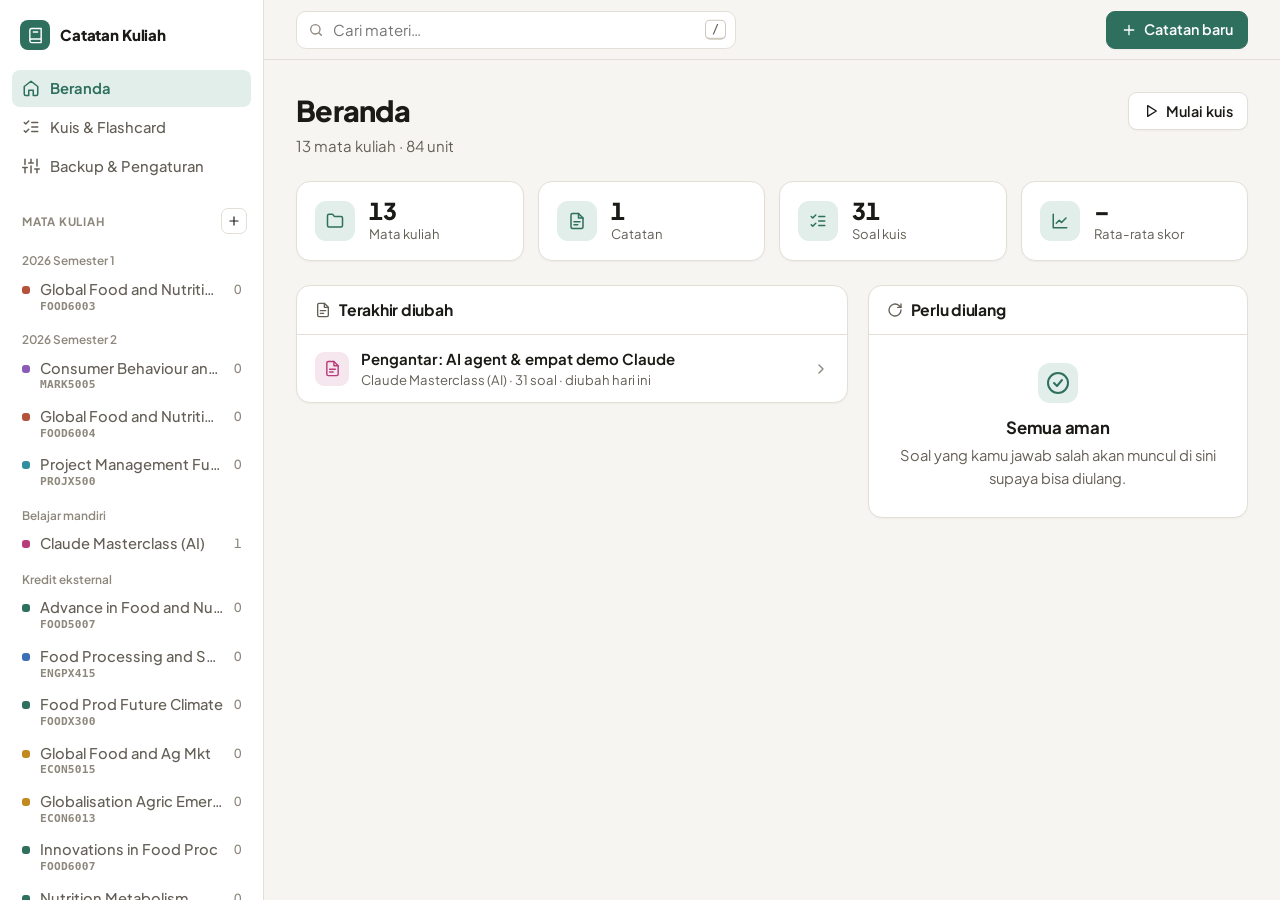
==== commit bc95b595: "Tambah catatan Claude Masterclass: AI agent dan empat demo Catatan materi baru dikirim lewat materi." ====
--- a/app.html
+++ b/app.html
@@ -11,7 +11,7 @@
   <link rel="preconnect" href="https://fonts.googleapis.com">
   <link rel="preconnect" href="https://fonts.gstatic.com" crossorigin>
   <link rel="stylesheet" href="https://fonts.googleapis.com/css2?family=Plus+Jakarta+Sans:wght@400;500;600;700;800&display=swap">
-  <link rel="stylesheet" href="styles.css">
+  <link rel="stylesheet" href="styles.css?v=4">
 </head>
 <body>
   <svg width="0" height="0" style="position:absolute" aria-hidden="true">
@@ -84,7 +84,8 @@
   <div class="scrim" id="scrim"></div>
   <div id="modalRoot"></div>
   <div class="toast" id="toast" role="status" aria-live="polite"></div>
-  <script src="core.js"></script>
-  <script src="app.js"></script>
+  <script src="materi.js?v=4"></script>
+  <script src="core.js?v=4"></script>
+  <script src="app.js?v=4"></script>
 </body>
 </html>
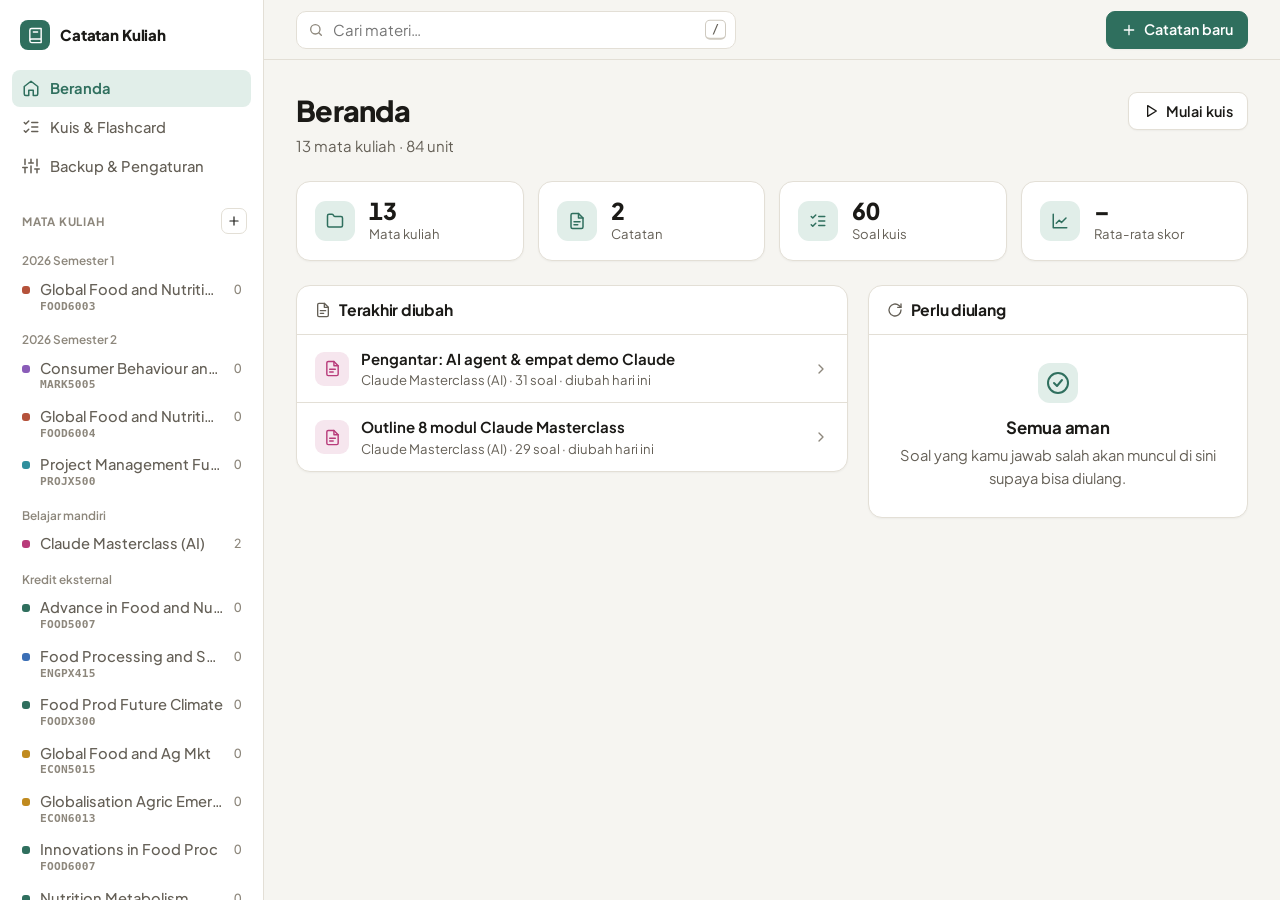
==== commit ea8483cc: "Tambah catatan outline 8 modul Claude Masterclass - Catatan kedua untuk Claude Masterclass beserta 6" ====
--- a/app.html
+++ b/app.html
@@ -11,7 +11,7 @@
   <link rel="preconnect" href="https://fonts.googleapis.com">
   <link rel="preconnect" href="https://fonts.gstatic.com" crossorigin>
   <link rel="stylesheet" href="https://fonts.googleapis.com/css2?family=Plus+Jakarta+Sans:wght@400;500;600;700;800&display=swap">
-  <link rel="stylesheet" href="styles.css?v=4">
+  <link rel="stylesheet" href="styles.css?v=5">
 </head>
 <body>
   <svg width="0" height="0" style="position:absolute" aria-hidden="true">
@@ -84,8 +84,8 @@
   <div class="scrim" id="scrim"></div>
   <div id="modalRoot"></div>
   <div class="toast" id="toast" role="status" aria-live="polite"></div>
-  <script src="materi.js?v=4"></script>
-  <script src="core.js?v=4"></script>
-  <script src="app.js?v=4"></script>
+  <script src="materi.js?v=5"></script>
+  <script src="core.js?v=5"></script>
+  <script src="app.js?v=5"></script>
 </body>
 </html>
--- a/styles.css
+++ b/styles.css
@@ -234,7 +234,7 @@
 .panel-head a { font-size: .84rem; text-decoration: none; font-weight: 600; }
 .panel-body { padding: 18px; }
 .grid-2 { display: grid; grid-template-columns: minmax(0, 1.45fr) minmax(0, 1fr); gap: 20px; align-items: start; }
-@media (max-width: 980px) { .grid-2 { grid-template-columns: 1fr; } }
+@media (max-width: 980px) { .grid-2, .grid-2[style] { grid-template-columns: minmax(0, 1fr) !important; } }
 
 /* Stats */
 .stats { display: grid; grid-template-columns: repeat(4, minmax(0, 1fr)); gap: 14px; margin-bottom: 24px; }
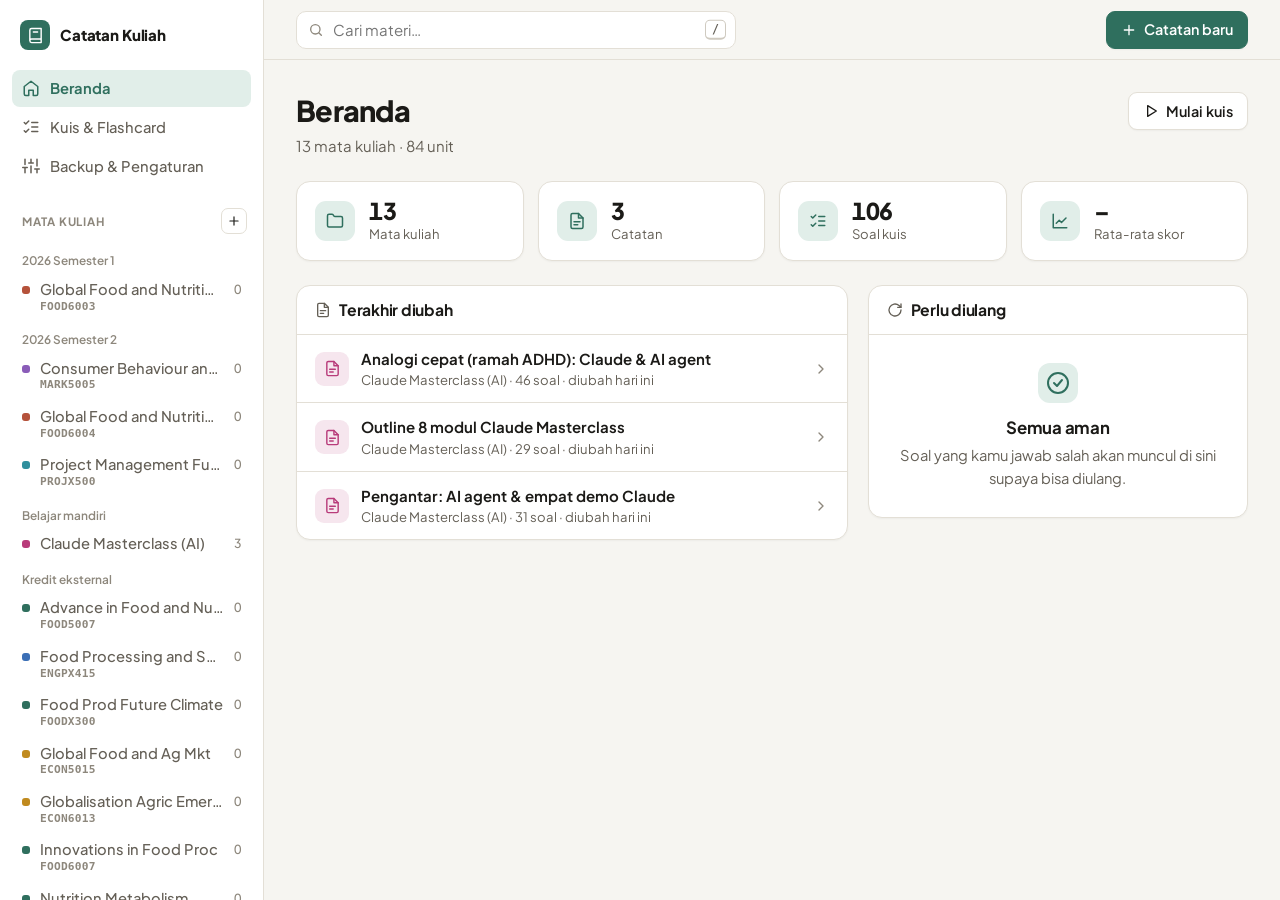
==== commit 94fa360d: "Tambah catatan analogi ramah ADHD untuk materi Claude - Satu analogi sehari-hari untuk setiap istila" ====
--- a/app.html
+++ b/app.html
@@ -11,7 +11,7 @@
   <link rel="preconnect" href="https://fonts.googleapis.com">
   <link rel="preconnect" href="https://fonts.gstatic.com" crossorigin>
   <link rel="stylesheet" href="https://fonts.googleapis.com/css2?family=Plus+Jakarta+Sans:wght@400;500;600;700;800&display=swap">
-  <link rel="stylesheet" href="styles.css?v=5">
+  <link rel="stylesheet" href="styles.css?v=6">
 </head>
 <body>
   <svg width="0" height="0" style="position:absolute" aria-hidden="true">
@@ -84,8 +84,8 @@
   <div class="scrim" id="scrim"></div>
   <div id="modalRoot"></div>
   <div class="toast" id="toast" role="status" aria-live="polite"></div>
-  <script src="materi.js?v=5"></script>
-  <script src="core.js?v=5"></script>
-  <script src="app.js?v=5"></script>
+  <script src="materi.js?v=6"></script>
+  <script src="core.js?v=6"></script>
+  <script src="app.js?v=6"></script>
 </body>
 </html>
